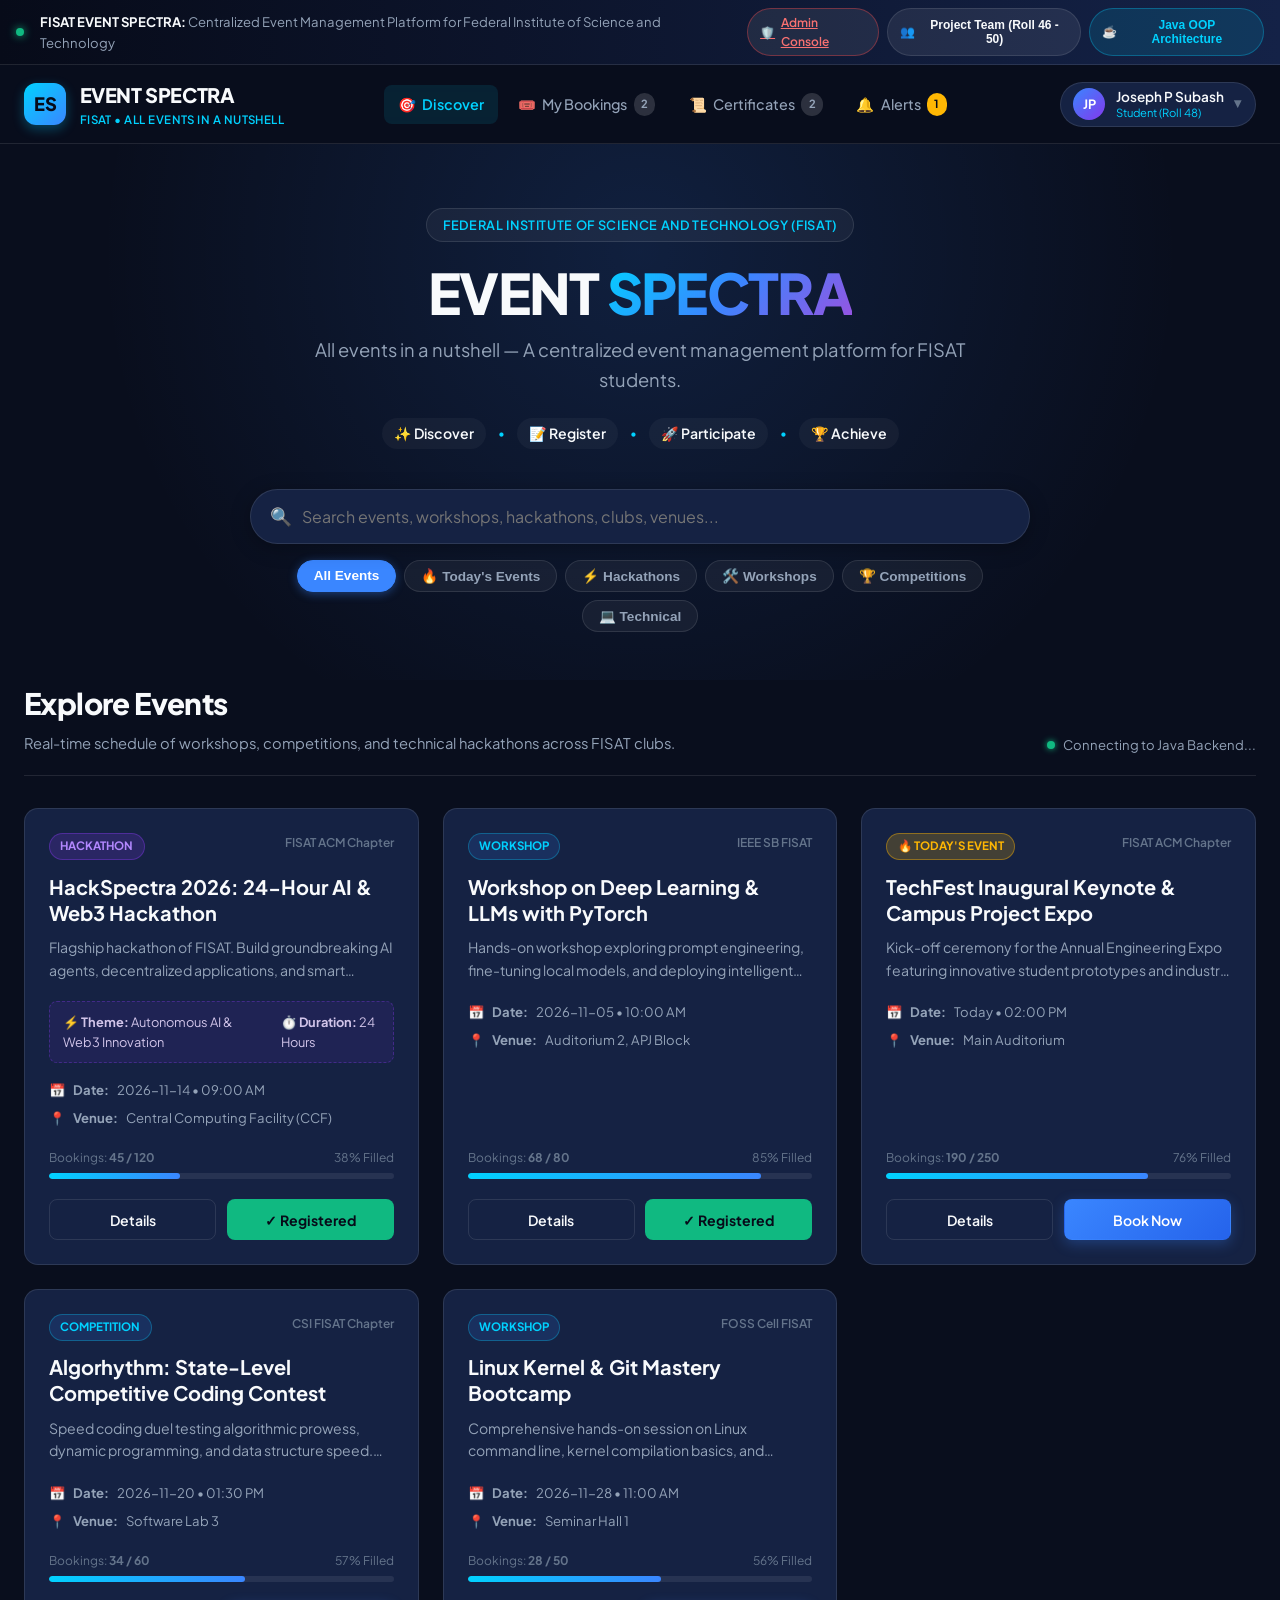
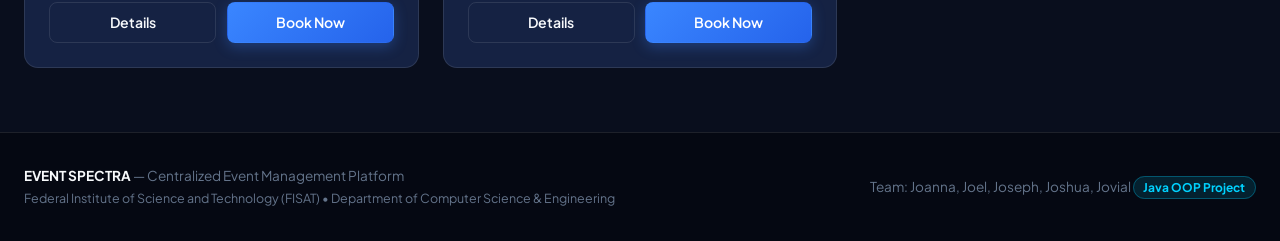
==== web/index.html @ 3709262a "Initial commit: Event Spectra FISAT Event Management System with Core Java OOP Backend and Web UI" ====
<!DOCTYPE html>
<html lang="en">
<head>
  <meta charset="UTF-8">
  <meta name="viewport" content="width=device-width, initial-scale=1.0">
  <title>Event Spectra | Centralized Event Portal - FISAT</title>
  <link rel="stylesheet" href="style.css">
  <link rel="preconnect" href="https://fonts.googleapis.com">
  <link rel="preconnect" href="https://fonts.gstatic.com" crossorigin>
  <link href="https://fonts.googleapis.com/css2?family=Plus+Jakarta+Sans:wght@300;400;500;600;700;800&family=JetBrains+Mono:wght@400;500&display=swap" rel="stylesheet">
</head>
<body>

  <!-- Top Announcement Bar -->
  <header class="top-bar">
    <div class="top-bar-content">
      <span class="live-pulse"></span>
      <span class="top-text"><strong>FISAT EVENT SPECTRA:</strong> Centralized Event Management Platform for Federal Institute of Science and Technology</span>
      <div class="top-actions">
        <a href="admin.html" class="pill-btn" style="border-color: rgba(239, 68, 68, 0.4); color: #F87171;"><span class="icon">🛡️</span> Admin Console</a>
        <button id="teamBtn" class="pill-btn"><span class="icon">👥</span> Project Team (Roll 46 - 50)</button>
        <button id="oopDocBtn" class="pill-btn accent-pill"><span class="icon">☕</span> Java OOP Architecture</button>
      </div>
    </div>
  </header>

  <!-- Main Navigation Bar -->
  <nav class="navbar">
    <div class="nav-container">
      <div class="brand-group">
        <div class="logo-symbol">ES</div>
        <div class="brand-text">
          <span class="brand-title">EVENT SPECTRA</span>
          <span class="brand-subtitle">FISAT • All Events In A Nutshell</span>
        </div>
      </div>

      <div class="nav-links">
        <a href="#discover" class="nav-link active" data-tab="discover"><span class="nav-icon">🎯</span> Discover</a>
        <a href="#my-registrations" class="nav-link" data-tab="registrations"><span class="nav-icon">🎟️</span> My Bookings <span id="regBadge" class="badge">0</span></a>
        <a href="#certificates" class="nav-link" data-tab="certificates"><span class="nav-icon">📜</span> Certificates <span id="certBadge" class="badge">0</span></a>
        <a href="#notifications" class="nav-link" data-tab="notifications"><span class="nav-icon">🔔</span> Alerts <span id="notifBadge" class="badge dot">0</span></a>
        <a href="#coordinator" class="nav-link role-locked coord-only" data-tab="coordinator"><span class="nav-icon">⚡</span> Club Portal</a>
        <a href="#admin" class="nav-link role-locked admin-only" data-tab="admin"><span class="nav-icon">🛡️</span> Admin Panel</a>
      </div>

      <!-- Current User Profile & Role Switcher -->
      <div class="user-profile-menu">
        <div class="user-chip" id="userMenuToggle">
          <div class="user-avatar" id="currentAvatar">JS</div>
          <div class="user-info">
            <span class="user-name" id="currentUserName">Joseph P Subash</span>
            <span class="user-role-badge" id="currentUserRoleBadge">Student (Roll 48)</span>
          </div>
          <span class="chevron">▼</span>
        </div>

        <div class="user-dropdown hidden" id="userDropdown">
          <div class="dropdown-header">Switch User Role (Demo Mode)</div>
          
          <div class="dropdown-section-title">Students (FISAT S4 CSE)</div>
          <button class="user-switch-item" data-userid="48">
            <div class="item-name">Joseph P Subash</div>
            <div class="item-sub">Roll No: 48 • B.Tech CSE</div>
          </button>
          <button class="user-switch-item" data-userid="46">
            <div class="item-name">Joanna Jomon</div>
            <div class="item-sub">Roll No: 46 • B.Tech CSE</div>
          </button>
          <button class="user-switch-item" data-userid="47">
            <div class="item-name">Joel Shantu</div>
            <div class="item-sub">Roll No: 47 • B.Tech CSE</div>
          </button>
          <button class="user-switch-item" data-userid="49">
            <div class="item-name">Joshua Jomesh</div>
            <div class="item-sub">Roll No: 49 • B.Tech CSE</div>
          </button>
          <button class="user-switch-item" data-userid="50">
            <div class="item-name">Jovial J Thattil</div>
            <div class="item-sub">Roll No: 50 • B.Tech CSE</div>
          </button>

          <div class="dropdown-divider"></div>
          <div class="dropdown-section-title">Club Coordinators</div>
          <button class="user-switch-item" data-userid="101">
            <div class="item-name">ACM FISAT Chapter</div>
            <div class="item-sub">Coordinator Account</div>
          </button>
          <button class="user-switch-item" data-userid="102">
            <div class="item-name">IEEE SB FISAT</div>
            <div class="item-sub">Coordinator Account</div>
          </button>
          <button class="user-switch-item" data-userid="103">
            <div class="item-name">FOSS Cell FISAT</div>
            <div class="item-sub">Coordinator Account</div>
          </button>

          <div class="dropdown-divider"></div>
          <div class="dropdown-section-title">Administration</div>
          <button class="user-switch-item" data-userid="1">
            <div class="item-name">FISAT Administrator</div>
            <div class="item-sub">Dean / Student Affairs</div>
          </button>
        </div>
      </div>
    </div>
  </nav>

  <!-- Hero Section -->
  <section class="hero-section">
    <div class="hero-bg-glow"></div>
    <div class="container hero-container">
      <div class="hero-badge">Federal Institute of Science and Technology (FISAT)</div>
      <h1 class="hero-title">EVENT <span class="gradient-text">SPECTRA</span></h1>
      <p class="hero-tagline">All events in a nutshell — A centralized event management platform for FISAT students.</p>
      <div class="motto-row">
        <span class="motto-pill">✨ Discover</span>
        <span class="motto-dot">•</span>
        <span class="motto-pill">📝 Register</span>
        <span class="motto-dot">•</span>
        <span class="motto-pill">🚀 Participate</span>
        <span class="motto-dot">•</span>
        <span class="motto-pill">🏆 Achieve</span>
      </div>

      <!-- Quick Search & Category Filter Toolbar -->
      <div class="search-bar-wrapper">
        <div class="search-input-group">
          <span class="search-icon">🔍</span>
          <input type="text" id="searchInput" placeholder="Search events, workshops, hackathons, clubs, venues...">
        </div>
        <div class="filter-chips">
          <button class="filter-chip active" data-filter="ALL">All Events</button>
          <button class="filter-chip chip-today" data-filter="TODAY">🔥 Today's Events</button>
          <button class="filter-chip chip-hackathon" data-filter="Hackathon">⚡ Hackathons</button>
          <button class="filter-chip" data-filter="Workshop">🛠️ Workshops</button>
          <button class="filter-chip" data-filter="Competition">🏆 Competitions</button>
          <button class="filter-chip" data-filter="Technical">💻 Technical</button>
        </div>
      </div>
    </div>
  </section>

  <!-- Main Content Container with Tabs -->
  <main class="container main-content">

    <!-- TAB 1: Event Discovery (Default) -->
    <section id="tab-discover" class="tab-pane active">
      <div class="section-header">
        <div>
          <h2 class="section-title">Explore Events</h2>
          <p class="section-subtitle">Real-time schedule of workshops, competitions, and technical hackathons across FISAT clubs.</p>
        </div>
        <div class="view-status">
          <span class="indicator-dot"></span>
          <span id="backendStatus">Connecting to Java Backend...</span>
        </div>
      </div>

      <!-- Events Grid -->
      <div class="events-grid" id="eventsGrid">
        <!-- Rendered dynamically by app.js -->
        <div class="loading-state">
          <div class="spinner"></div>
          <p>Loading events from Event Spectra Java Engine...</p>
        </div>
      </div>
    </section>

    <!-- TAB 2: My Bookings & Registrations -->
    <section id="tab-registrations" class="tab-pane">
      <div class="section-header">
        <div>
          <h2 class="section-title">My Registered Events</h2>
          <p class="section-subtitle">View and manage your confirmed participations, schedules, and reminders.</p>
        </div>
      </div>

      <div class="registrations-list" id="registrationsContainer">
        <!-- Injected dynamically -->
      </div>
    </section>

    <!-- TAB 3: Certificates Hub -->
    <section id="tab-certificates" class="tab-pane">
      <div class="section-header">
        <div>
          <h2 class="section-title">Participation & Merit Certificates</h2>
          <p class="section-subtitle">Centralized certificate vault. Instantly preview, verify, and download your accredited credentials.</p>
        </div>
      </div>

      <div class="certificates-grid" id="certificatesContainer">
        <!-- Injected dynamically -->
      </div>
    </section>

    <!-- TAB 4: Notifications & Reminders -->
    <section id="tab-notifications" class="tab-pane">
      <div class="dual-columns">
        <div class="column-card">
          <div class="card-header-row">
            <h3 class="card-title">🔔 Announcements & Alerts</h3>
            <button id="markAllReadBtn" class="link-btn">Mark all read</button>
          </div>
          <div class="notification-list" id="notificationsList">
            <!-- Notifications injected dynamically -->
          </div>
        </div>

        <div class="column-card">
          <div class="card-header-row">
            <h3 class="card-title">⏰ Active Event Reminders</h3>
            <button id="openNewReminderBtn" class="btn btn-sm btn-outline">+ Set Reminder</button>
          </div>
          <div class="reminder-list" id="remindersList">
            <!-- Reminders injected dynamically -->
          </div>
        </div>
      </div>
    </section>

    <!-- TAB 5: Club Coordinator Portal (Page 6 & 8) -->
    <section id="tab-coordinator" class="tab-pane">
      <div class="section-header">
        <div>
          <span class="role-tag">Club Coordinator Workspace</span>
          <h2 class="section-title" id="coordClubName">FISAT ACM Student Chapter</h2>
          <p class="section-subtitle">Create and publish events, track participant rosters, trigger reminders, and issue verified certificates.</p>
        </div>
        <button id="openCreateEventModalBtn" class="btn btn-primary">+ Create & Publish Event</button>
      </div>

      <!-- Coordinator Stats -->
      <div class="stats-row">
        <div class="stat-card">
          <div class="stat-number" id="coordTotalEvents">0</div>
          <div class="stat-label">Total Events Published</div>
        </div>
        <div class="stat-card">
          <div class="stat-number" id="coordTotalRegistrations">0</div>
          <div class="stat-label">Total Registrations</div>
        </div>
        <div class="stat-card">
          <div class="stat-number" id="coordTotalCertificates">0</div>
          <div class="stat-label">Certificates Issued</div>
        </div>
      </div>

      <!-- Published Events Table -->
      <div class="table-card">
        <div class="table-header">
          <h3>Events Managed by Your Club</h3>
        </div>
        <div class="table-responsive">
          <table class="data-table" id="coordEventsTable">
            <thead>
              <tr>
                <th>Event ID</th>
                <th>Title</th>
                <th>Category</th>
                <th>Date & Time</th>
                <th>Venue</th>
                <th>Registrations</th>
                <th>Status</th>
                <th>Actions</th>
              </tr>
            </thead>
            <tbody>
              <!-- Injected dynamically -->
            </tbody>
          </table>
        </div>
      </div>

      <!-- Manage Participants Section -->
      <div class="table-card" style="margin-top: 2rem;">
        <div class="table-header">
          <h3>Registered Participants & Certificate Issuance</h3>
          <p class="table-sub">Verify attendance and issue official completion e-certificates.</p>
        </div>
        <div class="table-responsive">
          <table class="data-table" id="coordParticipantsTable">
            <thead>
              <tr>
                <th>Booking ID</th>
                <th>Student Name</th>
                <th>Course & Sem</th>
                <th>Event Name</th>
                <th>Status</th>
                <th>Action</th>
              </tr>
            </thead>
            <tbody>
              <!-- Injected dynamically -->
            </tbody>
          </table>
        </div>
      </div>
    </section>

    <!-- TAB 6: Administrator Panel (Page 6 & 8) -->
    <section id="tab-admin" class="tab-pane">
      <div class="section-header">
        <div>
          <span class="role-tag admin-tag">System Administration</span>
          <h2 class="section-title">Central Oversight & Audit Console</h2>
          <p class="section-subtitle">Full campus event directory, student roster, club coordinators, and operational telemetry.</p>
        </div>
        <button id="broadcastAlertBtn" class="btn btn-secondary">📢 Broadcast Campus Alert</button>
      </div>

      <div class="stats-row">
        <div class="stat-card">
          <div class="stat-number" id="adminStatStudents">5</div>
          <div class="stat-label">Active Students</div>
        </div>
        <div class="stat-card">
          <div class="stat-number" id="adminStatClubs">4</div>
          <div class="stat-label">Registered Clubs</div>
        </div>
        <div class="stat-card">
          <div class="stat-number" id="adminStatEvents">5</div>
          <div class="stat-label">Total Events</div>
        </div>
        <div class="stat-card">
          <div class="stat-number" id="adminStatRegistrations">4</div>
          <div class="stat-label">Bookings Handled</div>
        </div>
      </div>

      <!-- Users & Clubs Roster -->
      <div class="dual-columns" style="margin-top: 2rem;">
        <div class="table-card">
          <div class="table-header">
            <h3>Registered Student Accounts</h3>
          </div>
          <div class="table-responsive">
            <table class="data-table" id="adminStudentsTable">
              <thead>
                <tr>
                  <th>Roll No</th>
                  <th>Student Name</th>
                  <th>Email</th>
                  <th>Course</th>
                </tr>
              </thead>
              <tbody><!-- Injected dynamically --></tbody>
            </table>
          </div>
        </div>

        <div class="table-card">
          <div class="table-header">
            <h3>Club Coordinator Accounts</h3>
          </div>
          <div class="table-responsive">
            <table class="data-table" id="adminClubsTable">
              <thead>
                <tr>
                  <th>Club ID</th>
                  <th>Club Name</th>
                  <th>Email</th>
                  <th>Status</th>
                </tr>
              </thead>
              <tbody><!-- Injected dynamically --></tbody>
            </table>
          </div>
        </div>
      </div>
    </section>
  </main>

  <!-- MODAL: Event Details & Registration -->
  <div class="modal-overlay hidden" id="eventModal">
    <div class="modal-card">
      <button class="modal-close" id="closeEventModal">&times;</button>
      <div class="modal-badge-row">
        <span class="event-category-badge" id="modalCategoryBadge">Hackathon</span>
        <span class="event-club-badge" id="modalClubBadge">ACM FISAT</span>
      </div>
      <h2 class="modal-title" id="modalTitle">Event Title</h2>
      <p class="modal-desc" id="modalDesc">Detailed description of the event...</p>

      <!-- Hackathon Specific Details Box -->
      <div class="hackathon-details-box hidden" id="modalHackathonBox">
        <div class="hack-title">⚡ Hackathon Specifications (Inherited Class)</div>
        <div class="hack-grid">
          <div><strong>Theme:</strong> <span id="modalHackTheme">-</span></div>
          <div><strong>Duration:</strong> <span id="modalHackDuration">-</span></div>
          <div><strong>Team Size:</strong> <span id="modalHackTeamSize">-</span></div>
        </div>
      </div>

      <div class="modal-info-grid">
        <div class="info-item">
          <span class="info-label">📅 Date</span>
          <span class="info-value" id="modalDate">-</span>
        </div>
        <div class="info-item">
          <span class="info-label">⏰ Time</span>
          <span class="info-value" id="modalTime">-</span>
        </div>
        <div class="info-item">
          <span class="info-label">📍 Venue</span>
          <span class="info-value" id="modalVenue">-</span>
        </div>
        <div class="info-item">
          <span class="info-label">👥 Capacity & Booking</span>
          <span class="info-value" id="modalCapacity">-</span>
        </div>
      </div>

      <div class="modal-actions">
        <button id="modalRegisterBtn" class="btn btn-primary btn-large">Register / Book Participation</button>
        <button id="modalReminderBtn" class="btn btn-outline">⏰ Set Reminder</button>
      </div>
    </div>
  </div>

  <!-- MODAL: Create New Event (Coordinator) -->
  <div class="modal-overlay hidden" id="createEventModal">
    <div class="modal-card modal-large">
      <button class="modal-close" id="closeCreateEventModal">&times;</button>
      <div class="modal-badge-row">
        <span class="role-tag">Club Coordinator Action</span>
      </div>
      <h2 class="modal-title">Publish New Event / Hackathon</h2>
      <p class="modal-desc">Fill in the event parameters. Polymorphic event class (Event vs Hackathon) will be instantiated.</p>

      <form id="createEventForm">
        <div class="form-row">
          <div class="form-group flex-2">
            <label>Event Title *</label>
            <input type="text" id="eventInputTitle" required placeholder="e.g. HackSpectra 2026: 24-Hour AI Hackathon">
          </div>
          <div class="form-group flex-1">
            <label>Category *</label>
            <select id="eventInputCategory" required>
              <option value="Workshop">Workshop</option>
              <option value="Hackathon">Hackathon (Special Subclass)</option>
              <option value="Competition">Competition</option>
              <option value="Technical">Technical</option>
              <option value="Cultural">Cultural</option>
            </select>
          </div>
        </div>

        <div class="form-group">
          <label>Event Description *</label>
          <textarea id="eventInputDesc" rows="3" required placeholder="Describe objectives, eligibility, and agenda..."></textarea>
        </div>

        <div class="form-row">
          <div class="form-group">
            <label>Date *</label>
            <input type="date" id="eventInputDate" required>
          </div>
          <div class="form-group">
            <label>Time *</label>
            <input type="text" id="eventInputTime" placeholder="e.g. 10:00 AM" required>
          </div>
          <div class="form-group">
            <label>Venue *</label>
            <input type="text" id="eventInputVenue" placeholder="e.g. Central Computing Facility" required>
          </div>
          <div class="form-group">
            <label>Capacity *</label>
            <input type="number" id="eventInputCapacity" value="60" min="5" max="500" required>
          </div>
        </div>

        <!-- Conditional Hackathon Fields -->
        <div id="hackathonFormFields" class="hackathon-fields-box hidden">
          <h4>⚡ Hackathon Inheritance Attributes</h4>
          <div class="form-row">
            <div class="form-group flex-2">
              <label>Hackathon Theme</label>
              <input type="text" id="eventInputTheme" placeholder="e.g. Autonomous AI Agents & Web3">
            </div>
            <div class="form-group flex-1">
              <label>Duration</label>
              <input type="text" id="eventInputDuration" placeholder="e.g. 24 Hours">
            </div>
            <div class="form-group flex-1">
              <label>Team Size</label>
              <input type="number" id="eventInputTeamSize" value="4" min="1" max="8">
            </div>
          </div>
        </div>

        <div class="modal-actions">
          <button type="button" class="btn btn-outline" id="cancelCreateEventBtn">Cancel</button>
          <button type="submit" class="btn btn-primary">Publish to Event Spectra</button>
        </div>
      </form>
    </div>
  </div>

  <!-- MODAL: Certificate Viewer & Downloader -->
  <div class="modal-overlay hidden" id="certModal">
    <div class="modal-card modal-large cert-viewer-modal">
      <button class="modal-close" id="closeCertModal">&times;</button>
      
      <!-- Visual Certificate Preview -->
      <div class="certificate-canvas-wrapper" id="printableCert">
        <div class="cert-border-outer">
          <div class="cert-border-inner">
            <div class="cert-header">
              <div class="cert-institution">FEDERAL INSTITUTE OF SCIENCE AND TECHNOLOGY (FISAT)®</div>
              <div class="cert-subinst">Mookkannoor P.O., Angamaly, Ernakulam, Kerala - 683577</div>
              <div class="cert-badge">EVENT SPECTRA ACCREDITATION</div>
            </div>

            <div class="cert-body">
              <div class="cert-title-type" id="certRenderType">CERTIFICATE OF PARTICIPATION</div>
              <p class="cert-text-intro">This is proudly presented to</p>
              <div class="cert-recipient-name" id="certRenderRecipient">Joseph P Subash</div>
              <p class="cert-text-body">
                of <span id="certRenderDept">B.Tech Computer Science & Engineering</span> for outstanding and successful participation in 
                <strong id="certRenderEvent">TechFest Keynote & Campus Project Expo</strong>
                conducted at FISAT campus.
              </p>
            </div>

            <div class="cert-footer">
              <div class="cert-sign-col">
                <div class="cert-signature-line">Dr. Mini P R</div>
                <div class="cert-sign-role">Principal / Dean Academics</div>
              </div>
              <div class="cert-seal">
                <div class="seal-inner">FISAT<br>OFFICIAL<br>★ SEAL ★</div>
              </div>
              <div class="cert-sign-col">
                <div class="cert-signature-line" id="certRenderDate">2026-10-30</div>
                <div class="cert-sign-role">Issue Date • FISAT Events</div>
              </div>
            </div>
          </div>
        </div>
      </div>

      <div class="modal-actions" style="margin-top: 1.5rem;">
        <button id="downloadCertBtn" class="btn btn-primary">📥 Download Official Certificate (PNG / Print)</button>
        <button id="simulateEmailCertBtn" class="btn btn-outline">✉️ Send Copy to Student Email</button>
      </div>
    </div>
  </div>

  <!-- MODAL: Set Reminder -->
  <div class="modal-overlay hidden" id="reminderModal">
    <div class="modal-card">
      <button class="modal-close" id="closeReminderModal">&times;</button>
      <h2 class="modal-title">⏰ Set Event Reminder</h2>
      <p class="modal-desc" id="reminderEventDesc">Schedule a notification alert for this event.</p>

      <form id="reminderForm">
        <input type="hidden" id="reminderEventId">
        <div class="form-group">
          <label>Reminder Alert Time *</label>
          <input type="text" id="reminderTimeInput" placeholder="e.g. 1 hour before / 08:30 AM" required>
        </div>
        <div class="form-group">
          <label>Reminder Note / Message</label>
          <input type="text" id="reminderNoteInput" placeholder="e.g. Bring laptop, college ID card, resume">
        </div>
        <div class="modal-actions">
          <button type="submit" class="btn btn-primary">Schedule Reminder</button>
        </div>
      </form>
    </div>
  </div>

  <!-- MODAL: Project Team (Page 2 of PDF) -->
  <div class="modal-overlay hidden" id="teamModal">
    <div class="modal-card modal-large">
      <button class="modal-close" id="closeTeamModal">&times;</button>
      <div class="modal-badge-row">
        <span class="role-tag">FISAT OOPS Course Project</span>
      </div>
      <h2 class="modal-title">EVENT SPECTRA - Project Team</h2>
      <p class="modal-desc">Department of Computer Science & Engineering, Federal Institute of Science and Technology (FISAT)</p>

      <div class="team-grid">
        <div class="team-card">
          <div class="team-avatar">46</div>
          <div class="team-details">
            <h4>Joanna Jomon</h4>
            <div class="team-roll">Roll No: 46</div>
            <div class="team-module">UI/UX & Registration Module</div>
          </div>
        </div>
        <div class="team-card">
          <div class="team-avatar">47</div>
          <div class="team-details">
            <h4>Joel Shantu</h4>
            <div class="team-roll">Roll No: 47</div>
            <div class="team-module">Notification & Reminder Module</div>
          </div>
        </div>
        <div class="team-card highlight-card">
          <div class="team-avatar">48</div>
          <div class="team-details">
            <h4>Joseph P Subash</h4>
            <div class="team-roll">Roll No: 48 (Lead Developer)</div>
            <div class="team-module">Backend Architecture & Java OOP Modeling</div>
          </div>
        </div>
        <div class="team-card">
          <div class="team-avatar">49</div>
          <div class="team-details">
            <h4>Joshua Jomesh</h4>
            <div class="team-roll">Roll No: 49</div>
            <div class="team-module">Certificate Management & Verification</div>
          </div>
        </div>
        <div class="team-card">
          <div class="team-avatar">50</div>
          <div class="team-details">
            <h4>Jovial J Thattil</h4>
            <div class="team-roll">Roll No: 50</div>
            <div class="team-module">Event & Club Management Module</div>
          </div>
        </div>
      </div>

      <div class="project-summary-box">
        <h4>Project Objectives (From Presentation)</h4>
        <ul>
          <li><strong>Centralized Platform:</strong> Solves WhatsApp/scattered notice spam by providing a single source of truth for FISAT events.</li>
          <li><strong>Streamlined Bookings:</strong> Students register with 1 click; coordinators manage real-time participant capacity.</li>
          <li><strong>Digital Certificate Hub:</strong> Auto-generated accredited e-certificates available for instant download and verification.</li>
          <li><strong>Pure Java OOP Core:</strong> Built using fundamental Java classes, inheritance, polymorphism, and encapsulation.</li>
        </ul>
      </div>
    </div>
  </div>

  <!-- MODAL: OOP Architecture & Class Diagram (Page 7 of PDF) -->
  <div class="modal-overlay hidden" id="oopDocModal">
    <div class="modal-card modal-large">
      <button class="modal-close" id="closeOopDocModal">&times;</button>
      <div class="modal-badge-row">
        <span class="role-tag">Core Java Object-Oriented Principles</span>
      </div>
      <h2 class="modal-title">Java OOP Architecture & Class Diagram Mapping</h2>
      <p class="modal-desc">Direct implementation of the UML diagram from Slide 7 using standard Java (JDK).</p>

      <div class="oop-concepts-grid">
        <div class="concept-card">
          <h4>1. Abstraction</h4>
          <p><code>abstract class User</code> defines common authentication, profile update, and abstract method <code>getRoleDescription()</code>.</p>
        </div>
        <div class="concept-card">
          <h4>2. Inheritance</h4>
          <p><code>Student extends User</code>, <code>ClubOrganizer extends User</code>, and <code>Hackathon extends Event</code> reuse and extend base functionality.</p>
        </div>
        <div class="concept-card">
          <h4>3. Polymorphism</h4>
          <p>Method overriding in <code>Hackathon.getDetails()</code> dynamically specializes event information at runtime when invoked through an <code>Event</code> reference.</p>
        </div>
        <div class="concept-card">
          <h4>4. Encapsulation</h4>
          <p>All model variables (<code>userId</code>, <code>eventId</code>, <code>capacity</code>, etc.) are strictly <code>private</code> with robust accessors/mutators.</p>
        </div>
      </div>

      <div class="uml-table-wrapper">
        <h4>UML Class Diagram Reference (Page 7)</h4>
        <table class="data-table">
          <thead>
            <tr>
              <th>Class Name</th>
              <th>Inheritance / Role</th>
              <th>Key Attributes</th>
              <th>Key Methods</th>
            </tr>
          </thead>
          <tbody>
            <tr>
              <td><code>User</code></td>
              <td>Abstract Base Class</td>
              <td>userId, name, email, password, phone</td>
              <td>login(), logout(), updateProfile()</td>
            </tr>
            <tr>
              <td><code>Student</code></td>
              <td>extends User</td>
              <td>studentId, course, semester</td>
              <td>registerForEvent(), bookEvent(), viewEvents(), viewCertificates()</td>
            </tr>
            <tr>
              <td><code>ClubOrganizer</code></td>
              <td>extends User</td>
              <td>organizerId, clubName, clubDescription</td>
              <td>createEvent(), updateEvent(), deleteEvent(), manageEvent()</td>
            </tr>
            <tr>
              <td><code>Event</code></td>
              <td>Base Event Class</td>
              <td>eventId, title, description, date, time, venue, category, capacity</td>
              <td>create(), update(), cancel(), getDetails()</td>
            </tr>
            <tr>
              <td><code>Hackathon</code></td>
              <td>extends Event</td>
              <td>theme, duration, teamSize</td>
              <td>create(), update(), getDetails() (Overridden)</td>
            </tr>
            <tr>
              <td><code>Registration</code></td>
              <td>Association (Student ↔ Event)</td>
              <td>registrationId, registrationDate, status</td>
              <td>register(), cancelRegistration(), confirmBooking()</td>
            </tr>
            <tr>
              <td><code>Certificate</code></td>
              <td>Generates from Registration</td>
              <td>certificateId, issueDate, certificateUrl, certificateType</td>
              <td>generate(), sendEmail(), download()</td>
            </tr>
            <tr>
              <td><code>Notification</code></td>
              <td>System Messaging</td>
              <td>notificationId, message, dateTime, isRead</td>
              <td>send(), markAsRead()</td>
            </tr>
            <tr>
              <td><code>Reminder</code></td>
              <td>Student Scheduling</td>
              <td>reminderId, reminderTime, message</td>
              <td>setReminder(), cancelReminder(), trigger()</td>
            </tr>
          </tbody>
        </table>
      </div>
    </div>
  </div>

  <!-- Toast Notification Container -->
  <div class="toast-container" id="toastContainer"></div>

  <!-- Footer -->
  <footer class="footer">
    <div class="container footer-content">
      <div class="footer-left">
        <strong>EVENT SPECTRA</strong> — Centralized Event Management Platform
        <div class="footer-sub">Federal Institute of Science and Technology (FISAT) • Department of Computer Science & Engineering</div>
      </div>
      <div class="footer-right">
        <span>Team: Joanna, Joel, Joseph, Joshua, Jovial</span>
        <span class="footer-badge">Java OOP Project</span>
      </div>
    </div>
  </footer>

  <script src="app.js"></script>
</body>
</html>
---- web/style.css ----
/* 
  Event Spectra - Modern Stylesheet
  FISAT Centralized Event Platform
*/

:root {
  --bg-primary: #090E1D;
  --bg-secondary: #0F172E;
  --bg-card: #152243;
  --bg-card-hover: #1C2D57;
  --bg-glass: rgba(21, 34, 67, 0.75);
  
  --border-color: rgba(255, 255, 255, 0.1);
  --border-glow: rgba(0, 210, 255, 0.35);

  --text-main: #F8FAFC;
  --text-muted: #94A3B8;
  --text-dim: #64748B;

  --accent-cyan: #00D2FF;
  --accent-blue: #3A86FF;
  --accent-gold: #FFB703;
  --accent-purple: #8338EC;
  --accent-green: #10B981;
  --accent-red: #EF4444;

  --font-sans: 'Plus Jakarta Sans', -apple-system, BlinkMacSystemFont, 'Segoe UI', Roboto, sans-serif;
  --font-mono: 'JetBrains Mono', monospace;
  --radius-sm: 8px;
  --radius-md: 14px;
  --radius-lg: 20px;
  --shadow-lg: 0 10px 30px -5px rgba(0, 0, 0, 0.5), 0 0 20px rgba(58, 134, 255, 0.15);
  --transition: all 0.25s cubic-bezier(0.16, 1, 0.3, 1);
}

* {
  margin: 0;
  padding: 0;
  box-sizing: border-box;
}

body {
  font-family: var(--font-sans);
  background-color: var(--bg-primary);
  color: var(--text-main);
  line-height: 1.6;
  min-height: 100vh;
  display: flex;
  flex-direction: column;
  overflow-x: hidden;
}

.container {
  width: 100%;
  max-width: 1280px;
  margin: 0 auto;
  padding: 0 1.5rem;
}

/* --- Top Announcement Bar --- */
.top-bar {
  background: linear-gradient(90deg, #070B19, #142247);
  border-bottom: 1px solid var(--border-color);
  font-size: 0.82rem;
  padding: 0.5rem 1rem;
}

.top-bar-content {
  max-width: 1280px;
  margin: 0 auto;
  display: flex;
  align-items: center;
  justify-content: space-between;
  gap: 1rem;
}

.live-pulse {
  width: 8px;
  height: 8px;
  background-color: var(--accent-green);
  border-radius: 50%;
  display: inline-block;
  box-shadow: 0 0 8px var(--accent-green);
  animation: pulse 2s infinite;
}

@keyframes pulse {
  0% { transform: scale(0.95); opacity: 0.7; }
  50% { transform: scale(1.3); opacity: 1; }
  100% { transform: scale(0.95); opacity: 0.7; }
}

.top-text {
  color: var(--text-muted);
}

.top-text strong {
  color: var(--text-main);
}

.top-actions {
  display: flex;
  gap: 0.5rem;
}

.pill-btn {
  background: rgba(255, 255, 255, 0.08);
  border: 1px solid var(--border-color);
  color: var(--text-main);
  border-radius: 999px;
  padding: 0.25rem 0.75rem;
  font-size: 0.75rem;
  font-weight: 600;
  cursor: pointer;
  display: inline-flex;
  align-items: center;
  gap: 0.35rem;
  transition: var(--transition);
}

.pill-btn:hover {
  background: rgba(255, 255, 255, 0.16);
  border-color: var(--accent-cyan);
}

.accent-pill {
  background: rgba(0, 210, 255, 0.12);
  border-color: rgba(0, 210, 255, 0.3);
  color: var(--accent-cyan);
}

/* --- Main Navigation Bar --- */
.navbar {
  position: sticky;
  top: 0;
  z-index: 100;
  background: rgba(9, 14, 29, 0.92);
  backdrop-filter: blur(16px);
  border-bottom: 1px solid var(--border-color);
}

.nav-container {
  max-width: 1280px;
  margin: 0 auto;
  padding: 0.85rem 1.5rem;
  display: flex;
  align-items: center;
  justify-content: space-between;
  gap: 1.5rem;
}

.brand-group {
  display: flex;
  align-items: center;
  gap: 0.85rem;
  text-decoration: none;
  cursor: pointer;
}

.logo-symbol {
  width: 42px;
  height: 42px;
  background: linear-gradient(135deg, var(--accent-cyan), var(--accent-blue));
  border-radius: 12px;
  display: flex;
  align-items: center;
  justify-content: center;
  font-weight: 800;
  font-size: 1.15rem;
  color: #070B19;
  box-shadow: 0 4px 12px rgba(0, 210, 255, 0.3);
}

.brand-text {
  display: flex;
  flex-direction: column;
}

.brand-title {
  font-size: 1.25rem;
  font-weight: 800;
  letter-spacing: -0.02em;
  color: var(--text-main);
}

.brand-subtitle {
  font-size: 0.72rem;
  color: var(--accent-cyan);
  font-weight: 600;
  letter-spacing: 0.04em;
  text-transform: uppercase;
}

.nav-links {
  display: flex;
  align-items: center;
  gap: 0.4rem;
}

.nav-link {
  color: var(--text-muted);
  text-decoration: none;
  padding: 0.5rem 0.85rem;
  border-radius: var(--radius-sm);
  font-size: 0.9rem;
  font-weight: 500;
  display: inline-flex;
  align-items: center;
  gap: 0.4rem;
  transition: var(--transition);
  position: relative;
}

.nav-link:hover {
  color: var(--text-main);
  background: rgba(255, 255, 255, 0.05);
}

.nav-link.active {
  color: var(--accent-cyan);
  background: rgba(0, 210, 255, 0.1);
  font-weight: 600;
}

.role-locked {
  display: none;
}

.role-locked.visible {
  display: inline-flex;
}

.badge {
  background: rgba(255, 255, 255, 0.15);
  font-size: 0.7rem;
  padding: 0.15rem 0.45rem;
  border-radius: 999px;
  font-weight: 700;
}

.badge.dot {
  background: var(--accent-gold);
  color: #070B19;
}

/* User Profile Menu & Role Switcher */
.user-profile-menu {
  position: relative;
}

.user-chip {
  display: flex;
  align-items: center;
  gap: 0.65rem;
  background: var(--bg-card);
  border: 1px solid var(--border-color);
  padding: 0.35rem 0.75rem;
  border-radius: 999px;
  cursor: pointer;
  transition: var(--transition);
}

.user-chip:hover {
  border-color: var(--accent-cyan);
  background: var(--bg-card-hover);
}

.user-avatar {
  width: 32px;
  height: 32px;
  background: linear-gradient(135deg, var(--accent-blue), var(--accent-purple));
  border-radius: 50%;
  display: flex;
  align-items: center;
  justify-content: center;
  font-weight: 700;
  font-size: 0.8rem;
  color: white;
}

.user-info {
  display: flex;
  flex-direction: column;
  line-height: 1.2;
}

.user-name {
  font-size: 0.85rem;
  font-weight: 600;
  color: var(--text-main);
}

.user-role-badge {
  font-size: 0.7rem;
  color: var(--accent-cyan);
}

.chevron {
  font-size: 0.65rem;
  color: var(--text-dim);
}

/* Dropdown */
.user-dropdown {
  position: absolute;
  right: 0;
  top: calc(100% + 8px);
  width: 280px;
  background: var(--bg-secondary);
  border: 1px solid var(--border-color);
  border-radius: var(--radius-md);
  box-shadow: var(--shadow-lg);
  padding: 0.65rem;
  z-index: 200;
  backdrop-filter: blur(20px);
}

.user-dropdown.hidden {
  display: none;
}

.dropdown-header {
  font-size: 0.72rem;
  text-transform: uppercase;
  color: var(--text-dim);
  font-weight: 700;
  padding: 0.35rem 0.5rem;
  letter-spacing: 0.05em;
}

.dropdown-section-title {
  font-size: 0.7rem;
  color: var(--accent-cyan);
  font-weight: 700;
  padding: 0.35rem 0.5rem 0.15rem;
  text-transform: uppercase;
}

.user-switch-item {
  width: 100%;
  text-align: left;
  background: transparent;
  border: none;
  padding: 0.45rem 0.6rem;
  border-radius: var(--radius-sm);
  cursor: pointer;
  transition: var(--transition);
  color: var(--text-main);
}

.user-switch-item:hover {
  background: rgba(255, 255, 255, 0.08);
}

.user-switch-item.active {
  background: rgba(0, 210, 255, 0.12);
  border-left: 3px solid var(--accent-cyan);
}

.item-name {
  font-size: 0.85rem;
  font-weight: 600;
}

.item-sub {
  font-size: 0.72rem;
  color: var(--text-dim);
}

.dropdown-divider {
  height: 1px;
  background: var(--border-color);
  margin: 0.4rem 0;
}

/* --- Hero Section --- */
.hero-section {
  position: relative;
  padding: 4rem 0 3rem;
  text-align: center;
  overflow: hidden;
  background: radial-gradient(circle at 50% 20%, rgba(58, 134, 255, 0.15), transparent 70%);
}

.hero-badge {
  display: inline-block;
  background: rgba(255, 255, 255, 0.05);
  border: 1px solid var(--border-color);
  padding: 0.35rem 1rem;
  border-radius: 999px;
  font-size: 0.8rem;
  font-weight: 600;
  color: var(--accent-cyan);
  margin-bottom: 1.25rem;
  letter-spacing: 0.05em;
  text-transform: uppercase;
}

.hero-title {
  font-size: 3.5rem;
  font-weight: 800;
  letter-spacing: -0.03em;
  margin-bottom: 0.75rem;
  line-height: 1.1;
}

.gradient-text {
  background: linear-gradient(135deg, var(--accent-cyan), var(--accent-blue), #9B51E0);
  -webkit-background-clip: text;
  -webkit-text-fill-color: transparent;
}

.hero-tagline {
  font-size: 1.15rem;
  color: var(--text-muted);
  max-width: 650px;
  margin: 0 auto 1.5rem;
}

.motto-row {
  display: flex;
  align-items: center;
  justify-content: center;
  gap: 0.75rem;
  margin-bottom: 2.5rem;
}

.motto-pill {
  font-size: 0.88rem;
  font-weight: 600;
  color: var(--text-main);
  background: rgba(255, 255, 255, 0.04);
  padding: 0.25rem 0.75rem;
  border-radius: 999px;
}

.motto-dot {
  color: var(--accent-cyan);
  font-size: 0.8rem;
}

/* Search Bar & Filter Chips */
.search-bar-wrapper {
  max-width: 780px;
  margin: 0 auto;
}

.search-input-group {
  position: relative;
  display: flex;
  align-items: center;
  margin-bottom: 1rem;
}

.search-icon {
  position: absolute;
  left: 1.25rem;
  font-size: 1.1rem;
  pointer-events: none;
}

#searchInput {
  width: 100%;
  background: var(--bg-card);
  border: 1px solid var(--border-color);
  border-radius: 999px;
  padding: 1rem 1.25rem 1rem 3.2rem;
  color: var(--text-main);
  font-size: 1rem;
  font-family: inherit;
  outline: none;
  box-shadow: 0 4px 20px rgba(0, 0, 0, 0.3);
  transition: var(--transition);
}

#searchInput:focus {
  border-color: var(--accent-cyan);
  box-shadow: 0 0 0 3px rgba(0, 210, 255, 0.2);
}

.filter-chips {
  display: flex;
  flex-wrap: wrap;
  justify-content: center;
  gap: 0.5rem;
}

.filter-chip {
  background: rgba(255, 255, 255, 0.05);
  border: 1px solid var(--border-color);
  color: var(--text-muted);
  padding: 0.45rem 1rem;
  border-radius: 999px;
  font-size: 0.85rem;
  font-weight: 600;
  cursor: pointer;
  transition: var(--transition);
}

.filter-chip:hover {
  background: rgba(255, 255, 255, 0.1);
  color: var(--text-main);
}

.filter-chip.active {
  background: var(--accent-blue);
  color: white;
  border-color: var(--accent-blue);
  box-shadow: 0 2px 10px rgba(58, 134, 255, 0.4);
}

.chip-today.active {
  background: var(--accent-gold);
  color: #070B19;
  border-color: var(--accent-gold);
}

.chip-hackathon.active {
  background: var(--accent-purple);
  color: white;
  border-color: var(--accent-purple);
}

/* --- Main Content Section & Tabs --- */
.main-content {
  flex: 1;
  padding-bottom: 4rem;
}

.tab-pane {
  display: none;
}

.tab-pane.active {
  display: block;
  animation: fadeIn 0.3s ease forwards;
}

@keyframes fadeIn {
  from { opacity: 0; transform: translateY(8px); }
  to { opacity: 1; transform: translateY(0); }
}

.section-header {
  display: flex;
  justify-content: space-between;
  align-items: flex-end;
  margin-bottom: 2rem;
  border-bottom: 1px solid var(--border-color);
  padding-bottom: 1.25rem;
  gap: 1rem;
  flex-wrap: wrap;
}

.section-title {
  font-size: 1.85rem;
  font-weight: 800;
  letter-spacing: -0.02em;
}

.section-subtitle {
  color: var(--text-muted);
  font-size: 0.92rem;
  margin-top: 0.25rem;
}

.view-status {
  display: flex;
  align-items: center;
  gap: 0.5rem;
  font-size: 0.82rem;
  color: var(--text-muted);
}

.indicator-dot {
  width: 8px;
  height: 8px;
  border-radius: 50%;
  background-color: var(--accent-green);
  box-shadow: 0 0 6px var(--accent-green);
}

/* --- Events Grid --- */
.events-grid {
  display: grid;
  grid-template-columns: repeat(auto-fill, minmax(350px, 1fr));
  gap: 1.5rem;
}

.event-card {
  background: var(--bg-card);
  border: 1px solid var(--border-color);
  border-radius: var(--radius-md);
  padding: 1.5rem;
  display: flex;
  flex-direction: column;
  justify-content: space-between;
  transition: var(--transition);
  position: relative;
  overflow: hidden;
}

.event-card:hover {
  transform: translateY(-4px);
  border-color: var(--border-glow);
  box-shadow: var(--shadow-lg);
  background: var(--bg-card-hover);
}

.card-top {
  display: flex;
  justify-content: space-between;
  align-items: flex-start;
  margin-bottom: 0.85rem;
}

.event-category-badge {
  background: rgba(58, 134, 255, 0.15);
  color: var(--accent-cyan);
  border: 1px solid rgba(0, 210, 255, 0.3);
  padding: 0.2rem 0.65rem;
  border-radius: 999px;
  font-size: 0.72rem;
  font-weight: 700;
  text-transform: uppercase;
}

.badge-hackathon {
  background: rgba(131, 56, 236, 0.2);
  color: #B388FF;
  border-color: rgba(131, 56, 236, 0.4);
}

.badge-today {
  background: rgba(255, 183, 3, 0.2);
  color: var(--accent-gold);
  border-color: rgba(255, 183, 3, 0.4);
}

.event-club-tag {
  font-size: 0.75rem;
  color: var(--text-dim);
  font-weight: 600;
}

.event-title {
  font-size: 1.25rem;
  font-weight: 700;
  margin-bottom: 0.65rem;
  line-height: 1.3;
}

.event-desc {
  font-size: 0.88rem;
  color: var(--text-muted);
  margin-bottom: 1.25rem;
  display: -webkit-box;
  -webkit-line-clamp: 2;
  -webkit-box-orient: vertical;
  overflow: hidden;
}

/* Hackathon highlight box in card */
.card-hackathon-meta {
  background: rgba(131, 56, 236, 0.1);
  border: 1px dashed rgba(131, 56, 236, 0.35);
  border-radius: var(--radius-sm);
  padding: 0.6rem 0.8rem;
  margin-bottom: 1rem;
  font-size: 0.8rem;
}

.hack-pill-row {
  display: flex;
  gap: 0.85rem;
  color: #D1C4E9;
}

.card-meta-list {
  display: flex;
  flex-direction: column;
  gap: 0.45rem;
  margin-bottom: 1.25rem;
  font-size: 0.82rem;
  color: var(--text-muted);
}

.meta-item {
  display: flex;
  align-items: center;
  gap: 0.5rem;
}

.capacity-tracker {
  margin-bottom: 1.25rem;
}

.capacity-labels {
  display: flex;
  justify-content: space-between;
  font-size: 0.75rem;
  color: var(--text-dim);
  margin-bottom: 0.35rem;
}

.progress-bar-bg {
  height: 6px;
  background: rgba(255, 255, 255, 0.08);
  border-radius: 999px;
  overflow: hidden;
}

.progress-bar-fill {
  height: 100%;
  background: linear-gradient(90deg, var(--accent-cyan), var(--accent-blue));
  border-radius: 999px;
  transition: width 0.4s ease;
}

.card-actions {
  display: flex;
  gap: 0.65rem;
  margin-top: auto;
}

/* Buttons */
.btn {
  display: inline-flex;
  align-items: center;
  justify-content: center;
  gap: 0.45rem;
  padding: 0.65rem 1.15rem;
  font-size: 0.88rem;
  font-weight: 600;
  border-radius: var(--radius-sm);
  cursor: pointer;
  border: 1px solid transparent;
  transition: var(--transition);
  font-family: inherit;
  text-decoration: none;
}

.btn-primary {
  background: linear-gradient(135deg, var(--accent-blue), #2563EB);
  color: white;
  box-shadow: 0 4px 14px rgba(58, 134, 255, 0.3);
}

.btn-primary:hover {
  background: linear-gradient(135deg, #4A90E2, #1D4ED8);
  box-shadow: 0 6px 18px rgba(58, 134, 255, 0.45);
  transform: translateY(-1px);
}

.btn-outline {
  background: transparent;
  border-color: var(--border-color);
  color: var(--text-main);
}

.btn-outline:hover {
  background: rgba(255, 255, 255, 0.08);
  border-color: var(--text-muted);
}

.btn-success {
  background: var(--accent-green);
  color: #070B19;
  font-weight: 700;
}

.btn-danger {
  background: rgba(239, 68, 68, 0.15);
  border-color: rgba(239, 68, 68, 0.4);
  color: #F87171;
}

.btn-danger:hover {
  background: rgba(239, 68, 68, 0.3);
}

.btn-sm {
  padding: 0.4rem 0.8rem;
  font-size: 0.78rem;
}

.btn-large {
  padding: 0.85rem 1.5rem;
  font-size: 1rem;
}

.btn-block {
  width: 100%;
}

.link-btn {
  background: none;
  border: none;
  color: var(--accent-cyan);
  font-size: 0.8rem;
  font-weight: 600;
  cursor: pointer;
  text-decoration: underline;
}

/* --- Registrations Section --- */
.registrations-list {
  display: flex;
  flex-direction: column;
  gap: 1rem;
}

.booking-card {
  background: var(--bg-card);
  border: 1px solid var(--border-color);
  border-radius: var(--radius-md);
  padding: 1.25rem 1.5rem;
  display: flex;
  align-items: center;
  justify-content: space-between;
  gap: 1.5rem;
  flex-wrap: wrap;
  transition: var(--transition);
}

.booking-card:hover {
  border-color: var(--accent-cyan);
}

.booking-main {
  display: flex;
  flex-direction: column;
  gap: 0.25rem;
}

.booking-meta-row {
  display: flex;
  gap: 1rem;
  font-size: 0.82rem;
  color: var(--text-muted);
}

.status-badge-confirmed {
  background: rgba(16, 185, 129, 0.15);
  color: var(--accent-green);
  border: 1px solid rgba(16, 185, 129, 0.35);
  padding: 0.2rem 0.6rem;
  border-radius: 999px;
  font-size: 0.72rem;
  font-weight: 700;
}

/* --- Certificates Grid --- */
.certificates-grid {
  display: grid;
  grid-template-columns: repeat(auto-fill, minmax(360px, 1fr));
  gap: 1.5rem;
}

.cert-card {
  background: linear-gradient(145deg, #121E3D, #0A1227);
  border: 1px solid rgba(255, 183, 3, 0.3);
  border-radius: var(--radius-md);
  padding: 1.5rem;
  display: flex;
  flex-direction: column;
  justify-content: space-between;
  position: relative;
  box-shadow: 0 4px 20px rgba(0, 0, 0, 0.4);
}

.cert-crest {
  font-size: 1.75rem;
  margin-bottom: 0.5rem;
}

.cert-type-tag {
  font-size: 0.72rem;
  text-transform: uppercase;
  color: var(--accent-gold);
  font-weight: 800;
  letter-spacing: 0.05em;
}

.cert-event-title {
  font-size: 1.15rem;
  font-weight: 700;
  margin: 0.35rem 0 0.75rem;
}

.cert-meta {
  font-size: 0.82rem;
  color: var(--text-muted);
  margin-bottom: 1.25rem;
}

/* --- Dual Columns (Notifications & Reminders) --- */
.dual-columns {
  display: grid;
  grid-template-columns: 1fr 1fr;
  gap: 1.5rem;
}

.column-card {
  background: var(--bg-card);
  border: 1px solid var(--border-color);
  border-radius: var(--radius-md);
  padding: 1.5rem;
}

.card-header-row {
  display: flex;
  justify-content: space-between;
  align-items: center;
  margin-bottom: 1.25rem;
  border-bottom: 1px solid var(--border-color);
  padding-bottom: 0.75rem;
}

.card-title {
  font-size: 1.15rem;
  font-weight: 700;
}

.notification-list, .reminder-list {
  display: flex;
  flex-direction: column;
  gap: 0.75rem;
}

.notif-item {
  background: rgba(255, 255, 255, 0.03);
  border: 1px solid var(--border-color);
  border-radius: var(--radius-sm);
  padding: 0.85rem;
  display: flex;
  justify-content: space-between;
  gap: 0.85rem;
  transition: var(--transition);
}

.notif-item.unread {
  border-left: 3px solid var(--accent-cyan);
  background: rgba(0, 210, 255, 0.05);
}

.notif-message {
  font-size: 0.85rem;
  line-height: 1.4;
}

.notif-time {
  font-size: 0.72rem;
  color: var(--text-dim);
  margin-top: 0.35rem;
}

.reminder-item {
  background: rgba(255, 255, 255, 0.03);
  border: 1px solid var(--border-color);
  border-radius: var(--radius-sm);
  padding: 0.85rem;
  display: flex;
  justify-content: space-between;
  align-items: center;
  gap: 0.75rem;
}

.rem-title {
  font-size: 0.9rem;
  font-weight: 600;
}

.rem-time {
  font-size: 0.78rem;
  color: var(--accent-gold);
}

/* --- Tables & Stats (Coordinator & Admin) --- */
.stats-row {
  display: grid;
  grid-template-columns: repeat(auto-fit, minmax(200px, 1fr));
  gap: 1.25rem;
  margin-bottom: 2rem;
}

.stat-card {
  background: var(--bg-card);
  border: 1px solid var(--border-color);
  border-radius: var(--radius-md);
  padding: 1.25rem;
  text-align: center;
}

.stat-number {
  font-size: 2.2rem;
  font-weight: 800;
  color: var(--accent-cyan);
}

.stat-label {
  font-size: 0.8rem;
  color: var(--text-muted);
  text-transform: uppercase;
  letter-spacing: 0.04em;
  margin-top: 0.25rem;
}

.table-card {
  background: var(--bg-card);
  border: 1px solid var(--border-color);
  border-radius: var(--radius-md);
  padding: 1.5rem;
  overflow: hidden;
}

.table-header {
  margin-bottom: 1rem;
}

.table-sub {
  font-size: 0.82rem;
  color: var(--text-muted);
}

.table-responsive {
  overflow-x: auto;
}

.data-table {
  width: 100%;
  border-collapse: collapse;
  font-size: 0.88rem;
  text-align: left;
}

.data-table th {
  background: rgba(255, 255, 255, 0.04);
  padding: 0.75rem 1rem;
  color: var(--text-dim);
  font-weight: 600;
  font-size: 0.75rem;
  text-transform: uppercase;
  letter-spacing: 0.04em;
  border-bottom: 1px solid var(--border-color);
}

.data-table td {
  padding: 0.85rem 1rem;
  border-bottom: 1px solid rgba(255, 255, 255, 0.05);
}

.data-table tr:hover td {
  background: rgba(255, 255, 255, 0.02);
}

.role-tag {
  background: rgba(0, 210, 255, 0.15);
  color: var(--accent-cyan);
  border: 1px solid rgba(0, 210, 255, 0.35);
  padding: 0.2rem 0.65rem;
  border-radius: 999px;
  font-size: 0.72rem;
  font-weight: 700;
  display: inline-block;
  margin-bottom: 0.5rem;
}

.admin-tag {
  background: rgba(239, 68, 68, 0.15);
  color: #F87171;
  border-color: rgba(239, 68, 68, 0.35);
}

/* --- Modals --- */
.modal-overlay {
  position: fixed;
  inset: 0;
  background: rgba(0, 0, 0, 0.75);
  backdrop-filter: blur(8px);
  z-index: 1000;
  display: flex;
  align-items: center;
  justify-content: center;
  padding: 1rem;
}

.modal-overlay.hidden {
  display: none;
}

.modal-card {
  background: var(--bg-secondary);
  border: 1px solid var(--border-color);
  border-radius: var(--radius-lg);
  width: 100%;
  max-width: 580px;
  max-height: 90vh;
  overflow-y: auto;
  padding: 2rem;
  position: relative;
  box-shadow: 0 20px 40px rgba(0, 0, 0, 0.8);
  animation: modalPop 0.25s cubic-bezier(0.16, 1, 0.3, 1) forwards;
}

@keyframes modalPop {
  from { opacity: 0; transform: scale(0.92); }
  to { opacity: 1; transform: scale(1); }
}

.modal-large {
  max-width: 820px;
}

.modal-close {
  position: absolute;
  top: 1.25rem;
  right: 1.25rem;
  background: rgba(255, 255, 255, 0.08);
  border: none;
  color: var(--text-muted);
  width: 32px;
  height: 32px;
  border-radius: 50%;
  font-size: 1.25rem;
  cursor: pointer;
  display: flex;
  align-items: center;
  justify-content: center;
  transition: var(--transition);
}

.modal-close:hover {
  background: rgba(255, 255, 255, 0.2);
  color: white;
}

.modal-badge-row {
  display: flex;
  gap: 0.5rem;
  margin-bottom: 0.75rem;
}

.modal-title {
  font-size: 1.6rem;
  font-weight: 800;
  margin-bottom: 0.5rem;
  line-height: 1.2;
}

.modal-desc {
  color: var(--text-muted);
  font-size: 0.92rem;
  margin-bottom: 1.5rem;
}

.hackathon-details-box {
  background: rgba(131, 56, 236, 0.12);
  border: 1px solid rgba(131, 56, 236, 0.35);
  border-radius: var(--radius-sm);
  padding: 1rem;
  margin-bottom: 1.5rem;
}

.hackathon-details-box.hidden {
  display: none;
}

.hack-title {
  font-weight: 700;
  font-size: 0.85rem;
  color: #D1C4E9;
  margin-bottom: 0.5rem;
}

.hack-grid {
  display: grid;
  grid-template-columns: repeat(auto-fit, minmax(160px, 1fr));
  gap: 0.75rem;
  font-size: 0.85rem;
}

.modal-info-grid {
  display: grid;
  grid-template-columns: 1fr 1fr;
  gap: 1rem;
  background: var(--bg-card);
  padding: 1.25rem;
  border-radius: var(--radius-sm);
  margin-bottom: 1.5rem;
}

.info-item {
  display: flex;
  flex-direction: column;
}

.info-label {
  font-size: 0.75rem;
  color: var(--text-dim);
  text-transform: uppercase;
}

.info-value {
  font-size: 0.95rem;
  font-weight: 600;
  color: var(--text-main);
}

.modal-actions {
  display: flex;
  justify-content: flex-end;
  gap: 0.75rem;
}

/* Form Styles */
.form-group {
  margin-bottom: 1.15rem;
  display: flex;
  flex-direction: column;
  gap: 0.35rem;
}

.form-row {
  display: flex;
  gap: 1rem;
  flex-wrap: wrap;
}

.flex-1 { flex: 1; }
.flex-2 { flex: 2; }

label {
  font-size: 0.82rem;
  font-weight: 600;
  color: var(--text-muted);
}

input, select, textarea {
  background: var(--bg-card);
  border: 1px solid var(--border-color);
  border-radius: var(--radius-sm);
  padding: 0.75rem;
  color: var(--text-main);
  font-family: inherit;
  font-size: 0.9rem;
  outline: none;
  transition: var(--transition);
}

input:focus, select:focus, textarea:focus {
  border-color: var(--accent-cyan);
}

.hackathon-fields-box {
  background: rgba(131, 56, 236, 0.1);
  border: 1px dashed rgba(131, 56, 236, 0.4);
  padding: 1rem;
  border-radius: var(--radius-sm);
  margin-bottom: 1.25rem;
}

.hackathon-fields-box.hidden {
  display: none;
}

.hackathon-fields-box h4 {
  font-size: 0.85rem;
  color: #D1C4E9;
  margin-bottom: 0.75rem;
}

/* --- Official FISAT Certificate Styling --- */
.cert-viewer-modal {
  background: #0E1322;
}

.certificate-canvas-wrapper {
  background: #FAFAFA;
  color: #111827;
  padding: 1.5rem;
  border-radius: 8px;
  box-shadow: 0 10px 30px rgba(0, 0, 0, 0.7);
}

.cert-border-outer {
  border: 4px double #1E3A8A;
  padding: 6px;
  background: #FFFDF9;
}

.cert-border-inner {
  border: 2px solid #D97706;
  padding: 2rem 2.5rem;
  text-align: center;
  background: #FFFDF9;
  position: relative;
}

.cert-institution {
  font-size: 1.35rem;
  font-weight: 900;
  color: #0F172A;
  letter-spacing: 0.03em;
}

.cert-subinst {
  font-size: 0.78rem;
  color: #475569;
  margin-top: 0.15rem;
}

.cert-badge {
  display: inline-block;
  background: #EFF6FF;
  border: 1px solid #3B82F6;
  color: #1D4ED8;
  font-size: 0.7rem;
  font-weight: 800;
  padding: 0.2rem 0.8rem;
  border-radius: 999px;
  margin-top: 0.65rem;
  letter-spacing: 0.05em;
}

.cert-body {
  margin: 2rem 0;
}

.cert-title-type {
  font-size: 1.8rem;
  font-weight: 800;
  color: #D97706;
  font-family: serif;
  letter-spacing: 0.08em;
  margin-bottom: 0.5rem;
}

.cert-text-intro {
  font-style: italic;
  font-size: 0.95rem;
  color: #64748B;
}

.cert-recipient-name {
  font-size: 2.2rem;
  font-weight: 800;
  color: #0F172A;
  font-family: serif;
  margin: 0.5rem 0;
  border-bottom: 2px solid #CBD5E1;
  display: inline-block;
  padding: 0 2rem;
}

.cert-text-body {
  font-size: 1rem;
  color: #334155;
  max-width: 620px;
  margin: 1rem auto 0;
  line-height: 1.6;
}

.cert-footer {
  display: flex;
  justify-content: space-between;
  align-items: flex-end;
  margin-top: 2.5rem;
  padding-top: 1.5rem;
}

.cert-sign-col {
  text-align: center;
}

.cert-signature-line {
  font-family: 'Brush Script MT', cursive, serif;
  font-size: 1.4rem;
  color: #1E293B;
  border-bottom: 1px solid #94A3B8;
  padding-bottom: 0.25rem;
  min-width: 140px;
}

.cert-sign-role {
  font-size: 0.72rem;
  color: #64748B;
  text-transform: uppercase;
  margin-top: 0.35rem;
  font-weight: 600;
}

.cert-seal {
  width: 75px;
  height: 75px;
  border: 2px dashed #D97706;
  border-radius: 50%;
  display: flex;
  align-items: center;
  justify-content: center;
}

.seal-inner {
  font-size: 0.65rem;
  font-weight: 800;
  color: #B45309;
  line-height: 1.2;
}

/* --- Project Team Modal Grid --- */
.team-grid {
  display: grid;
  grid-template-columns: repeat(auto-fit, minmax(220px, 1fr));
  gap: 1rem;
  margin: 1.5rem 0;
}

.team-card {
  background: var(--bg-card);
  border: 1px solid var(--border-color);
  border-radius: var(--radius-sm);
  padding: 1rem;
  display: flex;
  align-items: center;
  gap: 0.85rem;
}

.team-card.highlight-card {
  border-color: var(--accent-cyan);
  background: rgba(0, 210, 255, 0.08);
}

.team-avatar {
  width: 44px;
  height: 44px;
  background: linear-gradient(135deg, var(--accent-blue), var(--accent-cyan));
  color: #070B19;
  border-radius: 50%;
  display: flex;
  align-items: center;
  justify-content: center;
  font-weight: 800;
  font-size: 1rem;
}

.team-details h4 {
  font-size: 0.92rem;
  font-weight: 700;
}

.team-roll {
  font-size: 0.78rem;
  color: var(--accent-gold);
  font-weight: 600;
}

.team-module {
  font-size: 0.72rem;
  color: var(--text-dim);
}

.project-summary-box {
  background: rgba(255, 255, 255, 0.03);
  border: 1px solid var(--border-color);
  border-radius: var(--radius-sm);
  padding: 1.25rem;
  font-size: 0.88rem;
}

.project-summary-box h4 {
  margin-bottom: 0.65rem;
  color: var(--accent-cyan);
}

.project-summary-box ul {
  padding-left: 1.25rem;
  display: flex;
  flex-direction: column;
  gap: 0.4rem;
}

/* --- OOP Concepts Modal --- */
.oop-concepts-grid {
  display: grid;
  grid-template-columns: repeat(auto-fit, minmax(240px, 1fr));
  gap: 1rem;
  margin-bottom: 1.5rem;
}

.concept-card {
  background: var(--bg-card);
  border: 1px solid var(--border-color);
  border-radius: var(--radius-sm);
  padding: 1rem;
}

.concept-card h4 {
  color: var(--accent-gold);
  margin-bottom: 0.45rem;
  font-size: 0.95rem;
}

.concept-card p {
  font-size: 0.82rem;
  color: var(--text-muted);
}

.concept-card code {
  font-family: var(--font-mono);
  background: rgba(0, 0, 0, 0.4);
  padding: 0.15rem 0.35rem;
  border-radius: 4px;
  color: var(--accent-cyan);
}

.uml-table-wrapper {
  margin-top: 1.5rem;
}

.uml-table-wrapper h4 {
  margin-bottom: 0.75rem;
  font-size: 0.95rem;
  color: var(--accent-cyan);
}

/* --- Toast Notifications --- */
.toast-container {
  position: fixed;
  bottom: 2rem;
  right: 2rem;
  display: flex;
  flex-direction: column;
  gap: 0.75rem;
  z-index: 9999;
}

.toast {
  background: var(--bg-card);
  border: 1px solid var(--border-color);
  border-left: 4px solid var(--accent-cyan);
  padding: 0.85rem 1.25rem;
  border-radius: var(--radius-sm);
  box-shadow: var(--shadow-lg);
  font-size: 0.88rem;
  color: var(--text-main);
  animation: slideIn 0.3s ease forwards;
  max-width: 350px;
}

.toast.toast-success {
  border-left-color: var(--accent-green);
}

.toast.toast-error {
  border-left-color: var(--accent-red);
}

@keyframes slideIn {
  from { transform: translateX(100%); opacity: 0; }
  to { transform: translateX(0); opacity: 1; }
}

/* --- Footer --- */
.footer {
  background: #050812;
  border-top: 1px solid var(--border-color);
  padding: 2rem 0;
  font-size: 0.85rem;
  color: var(--text-dim);
  margin-top: auto;
}

.footer-content {
  display: flex;
  justify-content: space-between;
  align-items: center;
  flex-wrap: wrap;
  gap: 1rem;
}

.footer-left strong {
  color: var(--text-main);
}

.footer-sub {
  font-size: 0.78rem;
  margin-top: 0.2rem;
}

.footer-badge {
  background: rgba(0, 210, 255, 0.12);
  color: var(--accent-cyan);
  border: 1px solid rgba(0, 210, 255, 0.3);
  padding: 0.2rem 0.6rem;
  border-radius: 999px;
  font-size: 0.75rem;
  font-weight: 700;
}

/* Responsive adjustments */
@media (max-width: 868px) {
  .hero-title { font-size: 2.5rem; }
  .dual-columns { grid-template-columns: 1fr; }
  .nav-links { display: none; } /* Could be expandable */
  .modal-card { padding: 1.25rem; }
  .cert-border-inner { padding: 1rem; }
}
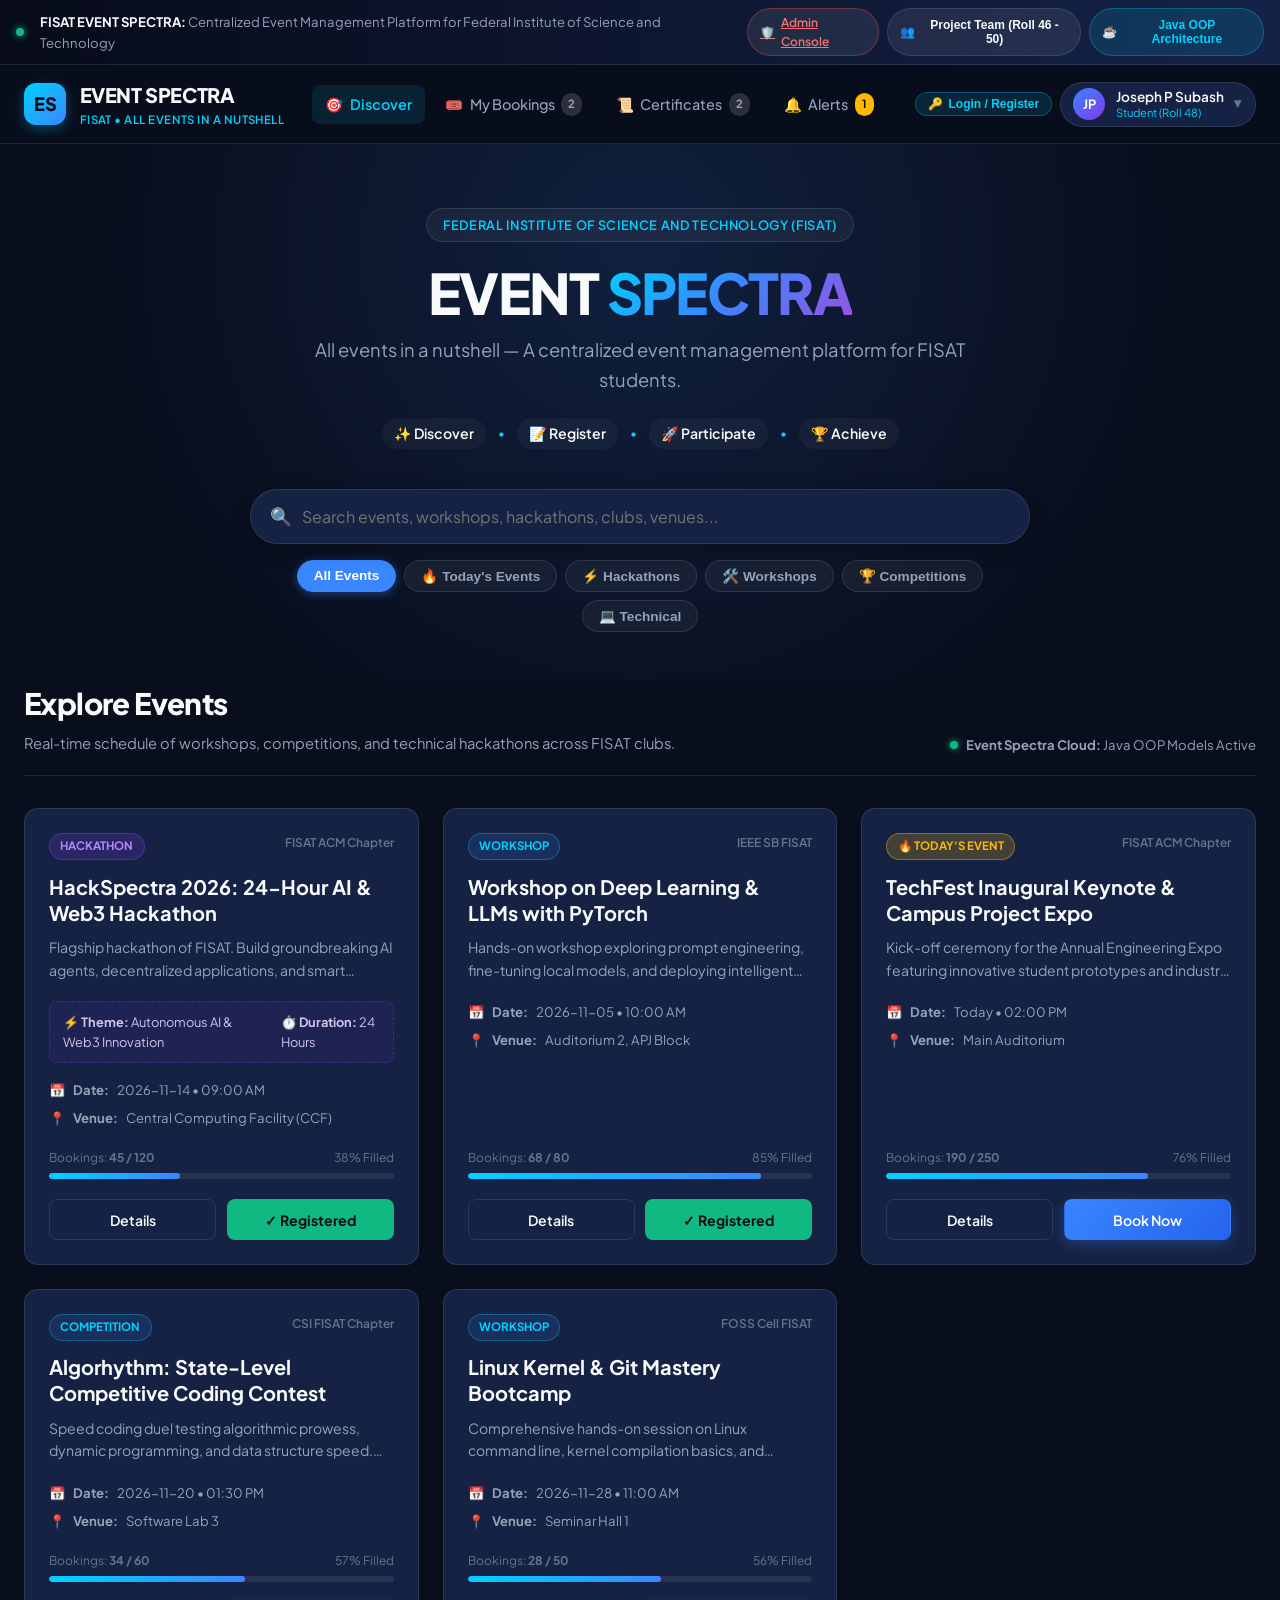
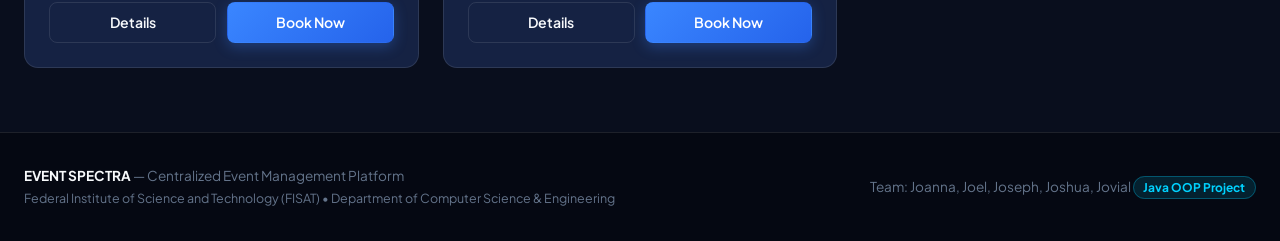
==== commit 146357a5: "feat: Add MySQL JDBC integration via Java, role-based login for Student/Club/Admin, and history rest" ====
--- a/web/index.html
+++ b/web/index.html
@@ -45,18 +45,34 @@
       </div>
 
       <!-- Current User Profile & Role Switcher -->
-      <div class="user-profile-menu">
-        <div class="user-chip" id="userMenuToggle">
-          <div class="user-avatar" id="currentAvatar">JS</div>
-          <div class="user-info">
-            <span class="user-name" id="currentUserName">Joseph P Subash</span>
-            <span class="user-role-badge" id="currentUserRoleBadge">Student (Roll 48)</span>
-          </div>
-          <span class="chevron">▼</span>
-        </div>
-
-        <div class="user-dropdown hidden" id="userDropdown">
-          <div class="dropdown-header">Switch User Role (Demo Mode)</div>
+      <div style="display: flex; align-items: center; gap: 0.5rem;">
+        <button id="openAuthModalBtn" class="pill-btn accent-pill" style="font-weight: 700;"><span class="icon">🔑</span> Login / Register</button>
+        <div class="user-profile-menu">
+          <div class="user-chip" id="userMenuToggle">
+            <div class="user-avatar" id="currentAvatar">JS</div>
+            <div class="user-info">
+              <span class="user-name" id="currentUserName">Joseph P Subash</span>
+              <span class="user-role-badge" id="currentUserRoleBadge">Student (Roll 48)</span>
+            </div>
+            <span class="chevron">▼</span>
+          </div>
+
+          <div class="user-dropdown hidden" id="userDropdown">
+            <div class="dropdown-header">Active Session</div>
+            <div style="padding: 0.35rem 0.5rem; font-size: 0.78rem; color: var(--text-dim);" id="dropdownUserDetails">
+              joseph.subash@fisat.ac.in
+            </div>
+            <button class="user-switch-item" id="dropdownAuthBtn" style="border-left: 3px solid var(--accent-cyan); margin-bottom: 0.3rem;">
+              <div class="item-name">🔑 Sign In With Another Account</div>
+              <div class="item-sub">Switch student, coordinator, or admin</div>
+            </button>
+            <button class="user-switch-item" id="logoutBtn" style="border-left: 3px solid #EF4444; margin-bottom: 0.5rem;">
+              <div class="item-name" style="color: #F87171;">🚪 Log Out</div>
+              <div class="item-sub">Clear current session</div>
+            </button>
+
+            <div class="dropdown-divider"></div>
+            <div class="dropdown-header">Quick Role Switch (Demo Mode)</div>
           
           <div class="dropdown-section-title">Students (FISAT S4 CSE)</div>
           <button class="user-switch-item" data-userid="48">
@@ -103,6 +119,7 @@
           </button>
         </div>
       </div>
+    </div>
     </div>
   </nav>
 
@@ -738,6 +755,147 @@
     </div>
   </div>
 
+  <!-- MODAL: Unified Authentication & Login (MySQL API Powered) -->
+  <div class="modal-overlay hidden" id="authModal">
+    <div class="modal-card modal-large">
+      <button class="modal-close" id="closeAuthModal">&times;</button>
+      <div class="modal-badge-row">
+        <span class="role-tag" id="authDbBadge">🐬 MySQL JDBC Authentication Active</span>
+      </div>
+      <h2 class="modal-title">Sign In to Event Spectra</h2>
+      <p class="modal-desc">Access your student bookings, club coordinator operations, or administrative oversight.</p>
+
+      <!-- Quick Demo Credentials Box for Viva / Evaluators -->
+      <div class="demo-credentials-box">
+        <div class="demo-credentials-title">
+          <span>⚡ Click to Auto-Fill Credentials (Demo & Evaluation):</span>
+          <span style="font-size: 0.72rem; color: var(--text-dim);">Pure MySQL Verification</span>
+        </div>
+        <div class="demo-credentials-grid">
+          <div class="demo-chip" onclick="quickFillAuth('STUDENT', 'joseph.subash@fisat.ac.in', 'pass123')">
+            <span>👨‍🎓 <strong>Student:</strong> Joseph P Subash (Roll 48)</span>
+            <code>joseph.subash@fisat.ac.in / pass123</code>
+          </div>
+          <div class="demo-chip" onclick="quickFillAuth('COORDINATOR', 'acm@fisat.ac.in', 'acm123')">
+            <span>🏛️ <strong>Club Coordinator:</strong> FISAT ACM Chapter</span>
+            <code>acm@fisat.ac.in / acm123</code>
+          </div>
+          <div class="demo-chip" onclick="quickFillAuth('ADMIN', 'admin@fisat.ac.in', 'admin123')">
+            <span>🛡️ <strong>Administrator:</strong> Dean & Student Affairs</span>
+            <code>admin@fisat.ac.in / admin123</code>
+          </div>
+        </div>
+      </div>
+
+      <!-- Auth Tabs -->
+      <div class="auth-tab-buttons">
+        <button class="auth-tab-btn active" data-target="tab-auth-student">🎓 Student Login</button>
+        <button class="auth-tab-btn" data-target="tab-auth-register">✍️ Student Sign Up</button>
+        <button class="auth-tab-btn" data-target="tab-auth-club">🏛️ Club Coordinator Login</button>
+        <button class="auth-tab-btn" data-target="tab-auth-admin">🛡️ Administrator Login</button>
+      </div>
+
+      <!-- TAB 1: Student Login -->
+      <div id="tab-auth-student" class="auth-tab-pane active">
+        <form id="studentLoginForm">
+          <div class="form-group">
+            <label>Student Email Address or Roll Number *</label>
+            <input type="text" id="studentLoginEmail" required placeholder="e.g. joseph.subash@fisat.ac.in or 48">
+          </div>
+          <div class="form-group">
+            <label>Password *</label>
+            <input type="password" id="studentLoginPass" required placeholder="Enter password (default: pass123)">
+          </div>
+          <div class="modal-actions" style="margin-top: 1.25rem;">
+            <button type="submit" class="btn btn-primary btn-large btn-block">Sign In as Student</button>
+          </div>
+        </form>
+      </div>
+
+      <!-- TAB 2: Student Sign Up (New User Registration into MySQL) -->
+      <div id="tab-auth-register" class="auth-tab-pane">
+        <form id="studentRegisterForm">
+          <div class="form-row">
+            <div class="form-group flex-2">
+              <label>Full Name *</label>
+              <input type="text" id="regName" required placeholder="e.g. Rahul Sharma">
+            </div>
+            <div class="form-group flex-1">
+              <label>Roll Number</label>
+              <input type="number" id="regRoll" placeholder="e.g. 52">
+            </div>
+          </div>
+          <div class="form-row">
+            <div class="form-group flex-1">
+              <label>Email Address *</label>
+              <input type="email" id="regEmail" required placeholder="student@fisat.ac.in">
+            </div>
+            <div class="form-group flex-1">
+              <label>Password *</label>
+              <input type="password" id="regPass" required placeholder="Create password">
+            </div>
+          </div>
+          <div class="form-row">
+            <div class="form-group flex-2">
+              <label>Course / Program *</label>
+              <input type="text" id="regCourse" value="B.Tech Computer Science & Engineering" required>
+            </div>
+            <div class="form-group flex-1">
+              <label>Semester *</label>
+              <input type="number" id="regSem" value="4" min="1" max="8" required>
+            </div>
+            <div class="form-group flex-1">
+              <label>Phone Number</label>
+              <input type="tel" id="regPhone" placeholder="+91 98471 00000">
+            </div>
+          </div>
+          <div class="modal-actions" style="margin-top: 1.25rem;">
+            <button type="submit" class="btn btn-primary btn-large btn-block">Register & Save to MySQL Database</button>
+          </div>
+        </form>
+      </div>
+
+      <!-- TAB 3: Club Coordinator Login -->
+      <div id="tab-auth-club" class="auth-tab-pane">
+        <form id="clubLoginForm">
+          <div class="form-group">
+            <label>Club Official Email Address *</label>
+            <input type="email" id="clubLoginEmail" required placeholder="e.g. acm@fisat.ac.in, ieee@fisat.ac.in">
+          </div>
+          <div class="form-group">
+            <label>Club Access Password *</label>
+            <input type="password" id="clubLoginPass" required placeholder="Enter club password (e.g. acm123)">
+          </div>
+          <div class="modal-actions" style="margin-top: 1.25rem;">
+            <button type="submit" class="btn btn-primary btn-large btn-block" style="background: linear-gradient(135deg, #8338EC, #3A86FF);">
+              Enter Club Coordinator Workspace
+            </button>
+          </div>
+        </form>
+      </div>
+
+      <!-- TAB 4: Administrator Login -->
+      <div id="tab-auth-admin" class="auth-tab-pane">
+        <form id="adminLoginForm">
+          <div class="form-group">
+            <label>Administrator Username or Email *</label>
+            <input type="text" id="adminLoginEmail" required placeholder="admin@fisat.ac.in">
+          </div>
+          <div class="form-group">
+            <label>Admin Security Password *</label>
+            <input type="password" id="adminLoginPass" required placeholder="Enter administrative password (admin123)">
+          </div>
+          <div class="modal-actions" style="margin-top: 1.25rem;">
+            <button type="submit" class="btn btn-danger btn-large btn-block">
+              Unlock Central Administration Console
+            </button>
+          </div>
+        </form>
+      </div>
+
+    </div>
+  </div>
+
   <!-- Toast Notification Container -->
   <div class="toast-container" id="toastContainer"></div>
 
--- a/web/style.css
+++ b/web/style.css
@@ -1605,3 +1605,105 @@
   .modal-card { padding: 1.25rem; }
   .cert-border-inner { padding: 1rem; }
 }
+
+/* --- Authentication Modal & Role Tabs --- */
+.auth-tab-buttons {
+  display: flex;
+  gap: 0.5rem;
+  border-bottom: 1px solid var(--border-color);
+  padding-bottom: 0.75rem;
+  margin-bottom: 1.25rem;
+  overflow-x: auto;
+}
+
+.auth-tab-btn {
+  background: rgba(255, 255, 255, 0.05);
+  border: 1px solid var(--border-color);
+  color: var(--text-muted);
+  padding: 0.5rem 0.85rem;
+  border-radius: var(--radius-sm);
+  font-size: 0.82rem;
+  font-weight: 600;
+  cursor: pointer;
+  white-space: nowrap;
+  transition: var(--transition);
+}
+
+.auth-tab-btn:hover {
+  background: rgba(255, 255, 255, 0.1);
+  color: var(--text-main);
+}
+
+.auth-tab-btn.active {
+  background: rgba(0, 210, 255, 0.15);
+  border-color: var(--accent-cyan);
+  color: var(--accent-cyan);
+}
+
+.auth-tab-pane {
+  display: none;
+}
+
+.auth-tab-pane.active {
+  display: block;
+  animation: fadeIn 0.25s ease forwards;
+}
+
+.demo-credentials-box {
+  background: rgba(255, 183, 3, 0.08);
+  border: 1px dashed rgba(255, 183, 3, 0.35);
+  border-radius: var(--radius-sm);
+  padding: 0.85rem;
+  margin-bottom: 1.25rem;
+  font-size: 0.82rem;
+}
+
+.demo-credentials-title {
+  color: var(--accent-gold);
+  font-weight: 700;
+  margin-bottom: 0.4rem;
+  display: flex;
+  align-items: center;
+  justify-content: space-between;
+}
+
+.demo-credentials-grid {
+  display: flex;
+  flex-direction: column;
+  gap: 0.35rem;
+}
+
+.demo-chip {
+  background: rgba(255, 255, 255, 0.06);
+  border: 1px solid rgba(255, 255, 255, 0.1);
+  padding: 0.35rem 0.65rem;
+  border-radius: 4px;
+  cursor: pointer;
+  display: flex;
+  justify-content: space-between;
+  align-items: center;
+  transition: var(--transition);
+}
+
+.demo-chip:hover {
+  background: rgba(0, 210, 255, 0.15);
+  border-color: var(--accent-cyan);
+}
+
+.demo-chip code {
+  color: var(--accent-cyan);
+  font-family: var(--font-mono);
+}
+
+/* Admin Gate Shield */
+.admin-gate-overlay {
+  background: rgba(15, 23, 42, 0.98);
+  border: 1px solid rgba(239, 68, 68, 0.4);
+  border-radius: var(--radius-lg);
+  max-width: 520px;
+  margin: 3rem auto;
+  padding: 2.5rem;
+  text-align: center;
+  box-shadow: 0 10px 40px rgba(0, 0, 0, 0.8);
+}
+
